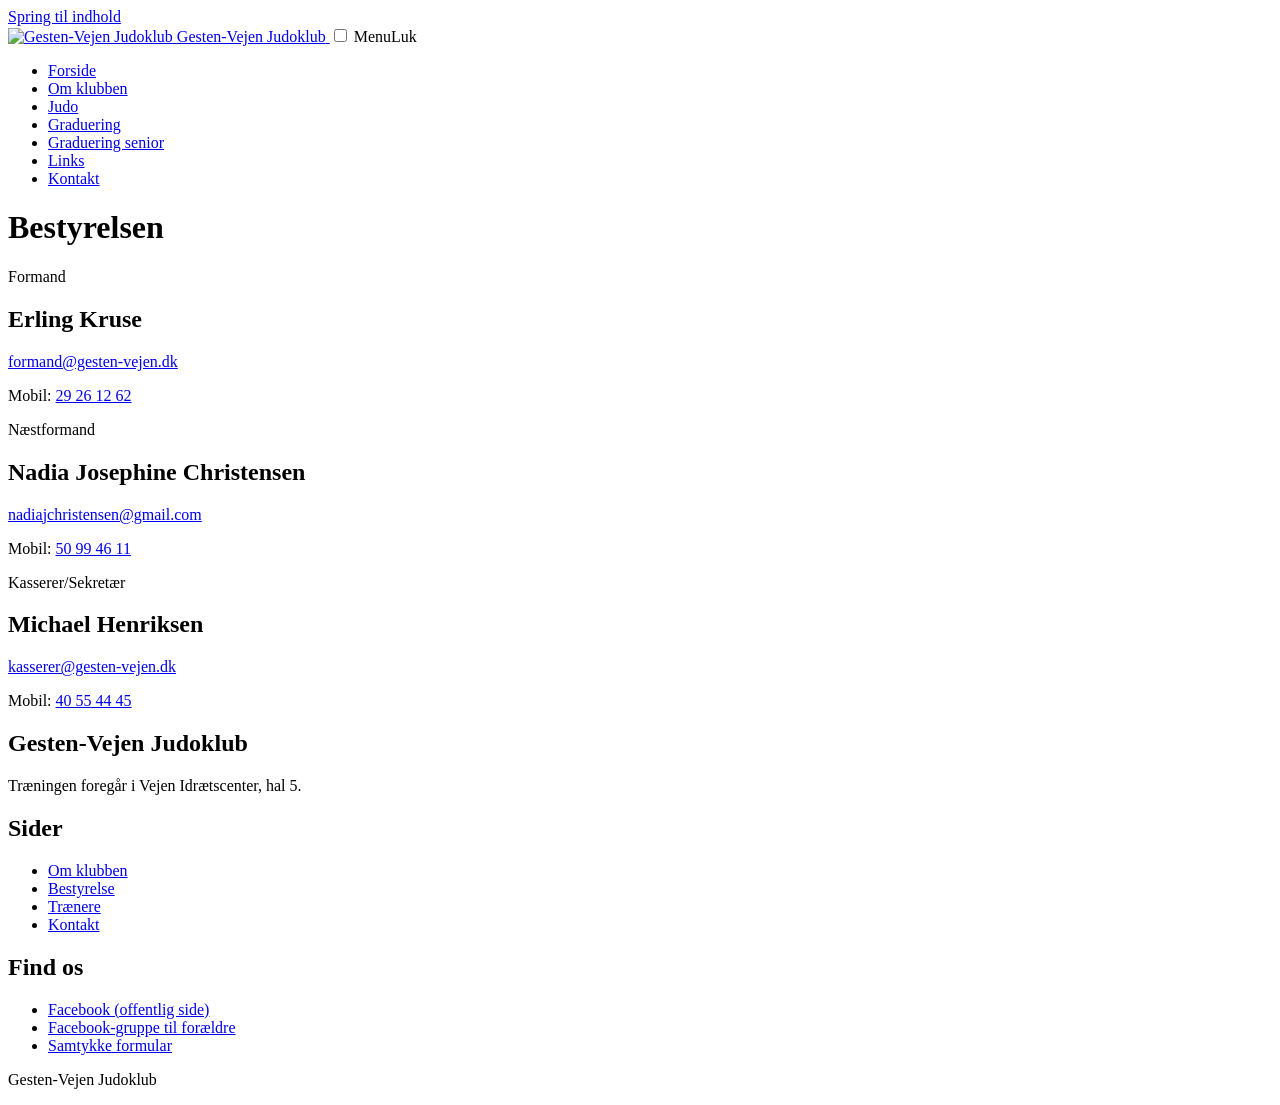
==== bestyrelse.html @ ebacca8b "Add website HTML pages" ====
<!DOCTYPE html>
<html lang="da">
<head>
  <meta charset="utf-8">
  <meta name="viewport" content="width=device-width, initial-scale=1">
  <title>Bestyrelse | Gesten-Vejen Judoklub</title>
  <meta name="description" content="Bestyrelsen i Gesten-Vejen Judoklub: formand, næstformand og kasserer/sekretær.">
  <link rel="icon" href="img/favicon.ico" sizes="32x32">
  <link rel="icon" href="img/favicon.png" type="image/png">
  <link rel="apple-touch-icon" href="img/apple-touch-icon.png">
  <link rel="stylesheet" href="css/style.css">
</head>
<body>
  <a class="skip-link" href="#indhold">Spring til indhold</a>
  <header class="site-header">
    <div class="header-inner">
      <a class="brand" href="index.html">
        <img src="img/logo.png" width="130" height="130" alt="Gesten-Vejen Judoklub">
        <span class="brand-text">
          <span class="brand-name">Gesten-Vejen</span>
          <span class="brand-sub">Judoklub</span>
        </span>
      </a>
      <input type="checkbox" id="nav-toggle" class="nav-toggle">
      <label class="nav-button" for="nav-toggle"><span class="nav-open">Menu</span><span class="nav-close">Luk</span></label>
      <nav class="site-nav" aria-label="Hovedmenu">
        <ul>
          
          <li><a href="index.html">Forside</a></li>
          <li><a href="om-klubben.html">Om klubben</a></li>
          <li><a href="judo.html">Judo</a></li>
          <li><a href="graduering.html">Graduering</a></li>
          <li><a href="graduering-senior.html">Graduering senior</a></li>
          <li><a href="links.html">Links</a></li>
          <li><a href="kontakt.html">Kontakt</a></li>
        
        </ul>
      </nav>
    </div>
  </header>
  <main id="indhold">
    <div class="page-head">
      <div class="wrap">
        <h1>Bestyrelsen</h1>
      </div>
    </div>
    <div class="site-main">
    <div class="wrap">
      <div class="people">
        <article class="person">
          <p class="role">Formand</p>
          <h2 class="name">Erling Kruse</h2>
          <p><a href="mailto:formand@gesten-vejen.dk">formand@gesten-vejen.dk</a></p>
          <p>Mobil: <a href="tel:+4529261262">29 26 12 62</a></p>
        </article>
        <article class="person">
          <p class="role">Næstformand</p>
          <h2 class="name">Nadia Josephine Christensen</h2>
          <p><a href="mailto:nadiajchristensen@gmail.com">nadiajchristensen@gmail.com</a></p>
          <p>Mobil: <a href="tel:+4550994611">50 99 46 11</a></p>
        </article>
        <article class="person">
          <p class="role">Kasserer/Sekretær</p>
          <h2 class="name">Michael Henriksen</h2>
          <p><a href="mailto:kasserer@gesten-vejen.dk">kasserer@gesten-vejen.dk</a></p>
          <p>Mobil: <a href="tel:+4540554445">40 55 44 45</a></p>
        </article>
      </div>

    </div>
    </div>
  </main>
  <footer class="site-footer">
    <div class="wrap">
      <div class="footer-grid">
        <div>
          <h2>Gesten-Vejen Judoklub</h2>
          <p>Træningen foregår i Vejen Idrætscenter, hal 5.</p>
        </div>
        <div>
          <h2>Sider</h2>
          <ul>
            <li><a href="om-klubben.html">Om klubben</a></li>
            <li><a href="bestyrelse.html">Bestyrelse</a></li>
            <li><a href="traenere.html">Trænere</a></li>
            <li><a href="kontakt.html">Kontakt</a></li>
          </ul>
        </div>
        <div>
          <h2>Find os</h2>
          <ul>
            <li><a href="https://www.facebook.com/GestenVejen/">Facebook (offentlig side)</a></li>
            <li><a href="https://www.facebook.com/groups/1879137695692778">Facebook-gruppe til forældre</a></li>
            <li><a href="https://docs.google.com/forms/d/e/1FAIpQLScfp7HUJa1pQBzSt7RUPwWTZTJab6dxCkrOlCCXXaspszg4RQ/viewform?usp=sharing&amp;ouid=102798556822997077446">Samtykke formular</a></li>
          </ul>
        </div>
      </div>
      <p class="footer-copy">Gesten-Vejen Judoklub</p>
    </div>
  </footer>
</body>
</html>
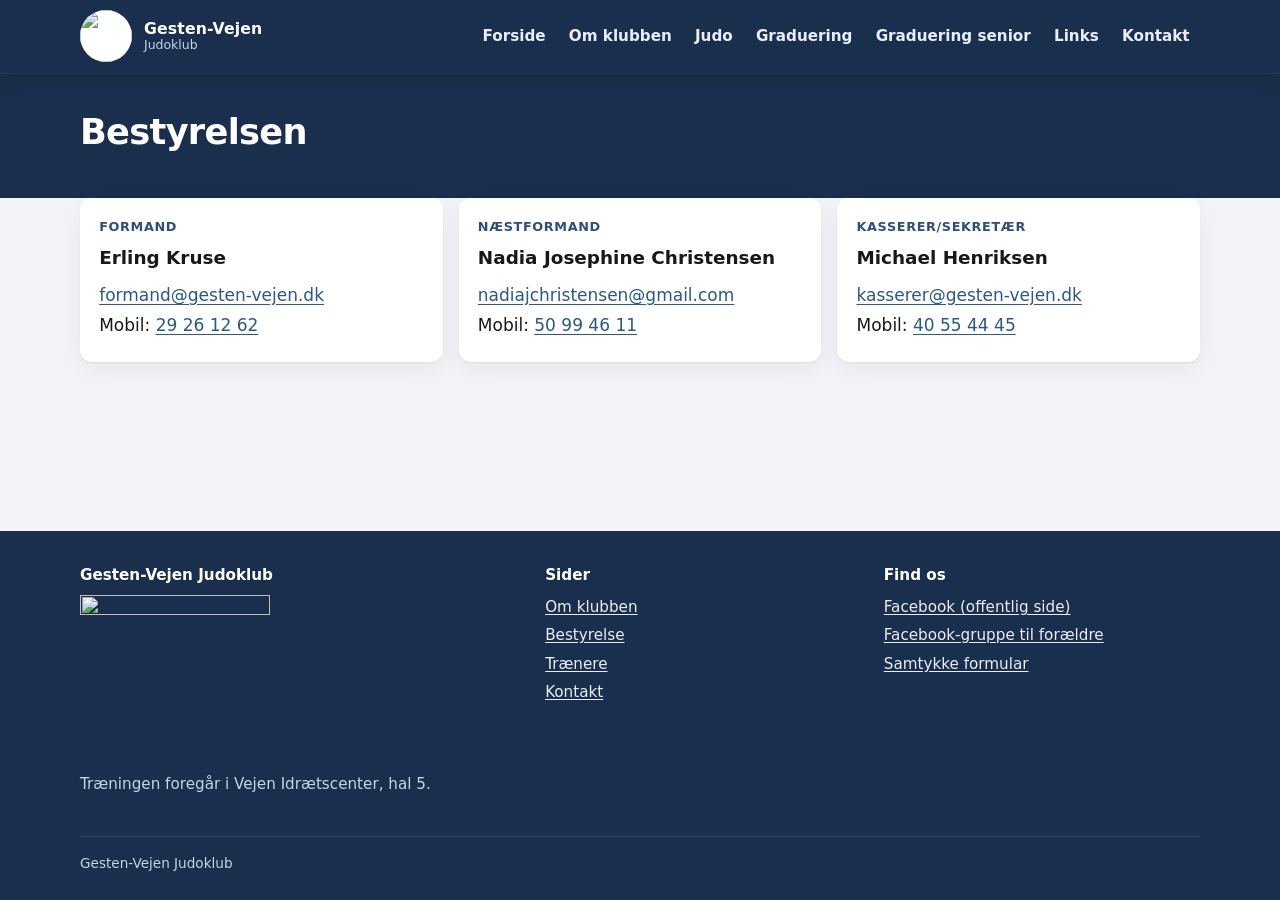
==== commit 3e57d20a: "Redesign med nyt logo - sider" ====
--- a/bestyrelse.html
+++ b/bestyrelse.html
@@ -5,9 +5,11 @@
   <meta name="viewport" content="width=device-width, initial-scale=1">
   <title>Bestyrelse | Gesten-Vejen Judoklub</title>
   <meta name="description" content="Bestyrelsen i Gesten-Vejen Judoklub: formand, næstformand og kasserer/sekretær.">
+  <meta name="theme-color" content="#0f1c2e">
   <link rel="icon" href="img/favicon.ico" sizes="32x32">
-  <link rel="icon" href="img/favicon.png" type="image/png">
+  <link rel="icon" href="img/favicon.svg" type="image/svg+xml">
   <link rel="apple-touch-icon" href="img/apple-touch-icon.png">
+  <link rel="preload" href="fonts/montserrat-var.woff2" as="font" type="font/woff2" crossorigin>
   <link rel="stylesheet" href="css/style.css">
 </head>
 <body>
@@ -15,7 +17,7 @@
   <header class="site-header">
     <div class="header-inner">
       <a class="brand" href="index.html">
-        <img src="img/logo.png" width="130" height="130" alt="Gesten-Vejen Judoklub">
+        <img src="img/logo.svg" width="43" height="55" alt="">
         <span class="brand-text">
           <span class="brand-name">Gesten-Vejen</span>
           <span class="brand-sub">Judoklub</span>
@@ -25,7 +27,6 @@
       <label class="nav-button" for="nav-toggle"><span class="nav-open">Menu</span><span class="nav-close">Luk</span></label>
       <nav class="site-nav" aria-label="Hovedmenu">
         <ul>
-          
           <li><a href="index.html">Forside</a></li>
           <li><a href="om-klubben.html">Om klubben</a></li>
           <li><a href="judo.html">Judo</a></li>
@@ -33,7 +34,6 @@
           <li><a href="graduering-senior.html">Graduering senior</a></li>
           <li><a href="links.html">Links</a></li>
           <li><a href="kontakt.html">Kontakt</a></li>
-        
         </ul>
       </nav>
     </div>
@@ -73,8 +73,9 @@
   <footer class="site-footer">
     <div class="wrap">
       <div class="footer-grid">
-        <div>
-          <h2>Gesten-Vejen Judoklub</h2>
+        <div class="footer-brand">
+          <h2 class="visually-hidden">Gesten-Vejen Judoklub</h2>
+          <img src="img/logo-fuld-hvid.svg" width="190" height="162" alt="">
           <p>Træningen foregår i Vejen Idrætscenter, hal 5.</p>
         </div>
         <div>
--- a/css/style.css
+++ b/css/style.css
@@ -0,0 +1,1035 @@
+/* Gesten-Vejen Judoklub */
+:root {
+  --ink: #16181c;
+  --muted: #4a4f57;
+  --line: #d5d8de;
+  --bg: #f3f4f7;
+  --paper: #fff;
+  --brand: #5780bf;
+  --brand-dark: #2c4f7c;
+  --brand-deep: #1a2f4d;
+  --link: #2a5790;
+  --link-hover: #16375f;
+  --focus: #c47a12;
+  --max: 70rem;
+  --text: 38rem;
+  --font: "Segoe UI", system-ui, -apple-system, "Helvetica Neue", Arial, sans-serif;
+  --radius: 0.75rem;
+  --shadow: 0 1px 2px rgba(22, 24, 28, 0.06), 0 8px 24px rgba(22, 24, 28, 0.06);
+}
+
+*,
+*::before,
+*::after {
+  box-sizing: border-box;
+}
+
+html {
+  scroll-behavior: smooth;
+}
+
+html:focus-within {
+  scroll-behavior: smooth;
+}
+
+@media (prefers-reduced-motion: reduce) {
+  html { scroll-behavior: auto; }
+  *, *::before, *::after {
+    animation-duration: 0.01ms !important;
+    animation-iteration-count: 1 !important;
+    transition-duration: 0.01ms !important;
+    scroll-behavior: auto !important;
+  }
+}
+
+body {
+  margin: 0;
+  font-family: var(--font);
+  font-size: 1.0625rem;
+  line-height: 1.6;
+  color: var(--ink);
+  background: var(--bg);
+  min-height: 100vh;
+  display: flex;
+  flex-direction: column;
+}
+
+img {
+  max-width: 100%;
+  height: auto;
+  border: 0;
+}
+
+a {
+  color: var(--link);
+  text-underline-offset: 0.15em;
+}
+
+a:hover {
+  color: var(--link-hover);
+}
+
+a:focus-visible,
+button:focus-visible,
+.nav-toggle:focus-visible + .nav-button,
+summary:focus-visible {
+  outline: 3px solid var(--focus);
+  outline-offset: 3px;
+}
+
+.skip-link {
+  position: absolute;
+  left: 1rem;
+  top: -4rem;
+  z-index: 200;
+  background: var(--paper);
+  color: var(--ink);
+  padding: 0.6rem 1rem;
+  font-weight: 600;
+  border-radius: 0 0 0.4rem 0.4rem;
+}
+
+.skip-link:focus {
+  top: 0;
+}
+
+.wrap {
+  width: min(var(--max), calc(100% - 2rem));
+  margin-inline: auto;
+}
+
+/* Header */
+.site-header {
+  background: var(--brand-deep);
+  color: #fff;
+  position: sticky;
+  top: 0;
+  z-index: 50;
+  box-shadow: 0 1px 0 rgba(255, 255, 255, 0.06), 0 4px 16px rgba(0, 0, 0, 0.18);
+}
+
+.header-inner {
+  display: flex;
+  align-items: center;
+  justify-content: space-between;
+  gap: 1rem;
+  padding: 0.65rem 0;
+  width: min(var(--max), calc(100% - 2rem));
+  margin-inline: auto;
+}
+
+.brand {
+  display: flex;
+  align-items: center;
+  gap: 0.75rem;
+  color: #fff;
+  text-decoration: none;
+  min-width: 0;
+}
+
+.brand:hover {
+  color: #fff;
+}
+
+.brand img {
+  width: 3.25rem;
+  height: 3.25rem;
+  flex-shrink: 0;
+  background: #fff;
+  border-radius: 50%;
+}
+
+.brand-text {
+  display: flex;
+  flex-direction: column;
+  line-height: 1.2;
+  min-width: 0;
+}
+
+.brand-name {
+  font-weight: 700;
+  font-size: 0.98rem;
+  letter-spacing: 0.01em;
+}
+
+.brand-sub {
+  font-size: 0.78rem;
+  color: #c5d4ea;
+  font-weight: 500;
+}
+
+.nav-toggle {
+  position: absolute;
+  opacity: 0;
+  pointer-events: none;
+}
+
+.nav-button {
+  display: inline-flex;
+  align-items: center;
+  justify-content: center;
+  gap: 0.4rem;
+  background: transparent;
+  color: #fff;
+  border: 1px solid rgba(255, 255, 255, 0.35);
+  border-radius: 0.4rem;
+  padding: 0.45rem 0.7rem;
+  font: inherit;
+  font-size: 0.95rem;
+  font-weight: 600;
+  cursor: pointer;
+}
+
+.nav-button:hover {
+  background: rgba(255, 255, 255, 0.08);
+}
+
+.nav-button .nav-close {
+  display: none;
+}
+
+.nav-toggle:checked + .nav-button .nav-open {
+  display: none;
+}
+
+.nav-toggle:checked + .nav-button .nav-close {
+  display: inline;
+}
+
+.site-nav ul {
+  list-style: none;
+  margin: 0;
+  padding: 0;
+}
+
+.site-nav a {
+  color: #e8eef6;
+  text-decoration: none;
+  font-weight: 600;
+  font-size: 0.95rem;
+}
+
+.site-nav a:hover {
+  color: #fff;
+}
+
+.site-nav a[aria-current="page"] {
+  color: #fff;
+}
+
+@media (max-width: 1099px) {
+  .site-nav {
+    position: absolute;
+    left: 0;
+    right: 0;
+    top: 100%;
+    background: #14263e;
+    border-top: 1px solid rgba(255, 255, 255, 0.08);
+    max-height: 0;
+    overflow: hidden;
+    visibility: hidden;
+  }
+
+  .nav-toggle:checked ~ .site-nav {
+    max-height: 28rem;
+    visibility: visible;
+  }
+
+  .site-nav ul {
+    padding: 0.5rem 1rem 1rem;
+  }
+
+  .site-nav li + li {
+    border-top: 1px solid rgba(255, 255, 255, 0.08);
+  }
+
+  .site-nav a {
+    display: block;
+    padding: 0.85rem 0.25rem;
+  }
+
+  .site-nav a[aria-current="page"] {
+    box-shadow: inset 3px 0 0 var(--brand);
+    padding-left: 0.65rem;
+  }
+}
+
+@media (min-width: 1100px) {
+  .nav-button {
+    display: none;
+  }
+
+  .site-nav ul {
+    display: flex;
+    flex-wrap: wrap;
+    gap: 0.15rem;
+  }
+
+  .site-nav a {
+    display: block;
+    padding: 0.45rem 0.65rem;
+    border-radius: 0.4rem;
+  }
+
+  .site-nav a:hover {
+    background: rgba(255, 255, 255, 0.08);
+  }
+
+  .site-nav a[aria-current="page"] {
+    background: rgba(255, 255, 255, 0.12);
+  }
+}
+
+/* Main */
+main#indhold {
+  flex: 1;
+  display: flex;
+  flex-direction: column;
+}
+
+.site-main {
+  flex: 1;
+  padding-bottom: 3rem;
+}
+
+.mt {
+  margin-top: 1.5rem;
+}
+
+.mt-lg {
+  margin-top: 2.25rem;
+}
+
+.hero {
+  background:
+    linear-gradient(180deg, var(--brand-deep) 0%, #243e63 100%);
+  color: #fff;
+  padding: 2.2rem 0 2.6rem;
+}
+
+.hero h1 {
+  margin: 0 0 0.75rem;
+  font-size: clamp(1.7rem, 3vw + 1rem, 2.5rem);
+  line-height: 1.15;
+  font-weight: 700;
+  letter-spacing: -0.02em;
+}
+
+.hero p {
+  margin: 0 0 0.7rem;
+  font-size: 1.12rem;
+  max-width: 38rem;
+  color: #dbe4f0;
+}
+
+.hero p:last-child {
+  margin-bottom: 0;
+}
+
+.page-head {
+  background: var(--brand-deep);
+  color: #fff;
+  padding: 1.6rem 0 1.8rem;
+}
+
+.page-head h1 {
+  margin: 0;
+  font-size: clamp(1.6rem, 2.4vw + 1rem, 2.2rem);
+  letter-spacing: -0.02em;
+  line-height: 1.2;
+}
+
+.page-head p {
+  margin: 0.5rem 0 0;
+  color: #c5d4ea;
+  max-width: 40rem;
+}
+
+section {
+  margin-top: 2.25rem;
+}
+
+.content h2,
+.panel h2,
+section h2 {
+  margin: 0 0 0.85rem;
+  font-size: 1.35rem;
+  letter-spacing: -0.015em;
+  line-height: 1.25;
+}
+
+.content h3 {
+  margin: 1.4rem 0 0.4rem;
+  font-size: 1.08rem;
+}
+
+.content p,
+.prose p {
+  margin: 0 0 0.9rem;
+}
+
+.content p:last-child,
+.prose p:last-child {
+  margin-bottom: 0;
+}
+
+.prose {
+  max-width: var(--text);
+}
+
+.panel {
+  background: var(--paper);
+  border-radius: var(--radius);
+  box-shadow: var(--shadow);
+  padding: 1.35rem 1.35rem 1.5rem;
+  margin-top: 1.5rem;
+}
+
+.panel.content {
+  max-width: 50rem;
+  margin-inline: auto;
+}
+
+.panel-list {
+  display: grid;
+  gap: 1.25rem;
+}
+
+@media (min-width: 800px) {
+  .hero,
+  .page-head {
+    padding-top: 2.4rem;
+    padding-bottom: 2.8rem;
+  }
+
+  .split {
+    display: grid;
+    grid-template-columns: 1fr 1fr;
+    gap: 1.25rem;
+    align-items: start;
+  }
+
+  .split-wide {
+    grid-template-columns: 1.15fr 0.85fr;
+  }
+}
+
+/* Training table */
+.schedule {
+  width: 100%;
+  border-collapse: collapse;
+  font-size: 1rem;
+}
+
+.schedule th,
+.schedule td {
+  text-align: left;
+  padding: 0.75rem 0.6rem;
+  vertical-align: top;
+  border-bottom: 1px solid var(--line);
+}
+
+.schedule th {
+  font-weight: 700;
+  font-size: 0.82rem;
+  text-transform: uppercase;
+  letter-spacing: 0.04em;
+  color: var(--muted);
+  border-bottom: 2px solid var(--brand-dark);
+}
+
+.schedule tr:last-child td {
+  border-bottom: 0;
+}
+
+@media (max-width: 560px) {
+  .schedule,
+  .schedule thead,
+  .schedule tbody,
+  .schedule tr,
+  .schedule th,
+  .schedule td {
+    display: block;
+  }
+
+  .schedule thead {
+    position: absolute;
+    width: 1px;
+    height: 1px;
+    overflow: hidden;
+    clip: rect(0 0 0 0);
+  }
+
+  .schedule tr {
+    padding: 0.7rem 0;
+    border-bottom: 1px solid var(--line);
+  }
+
+  .schedule tr:last-child {
+    border-bottom: 0;
+  }
+
+  .schedule td {
+    padding: 0.15rem 0;
+    border: 0;
+  }
+
+  .schedule td:first-child {
+    font-weight: 700;
+  }
+}
+
+/* Holds / goals lists */
+.goal-list,
+.hold-list {
+  list-style: none;
+  margin: 0;
+  padding: 0;
+}
+
+.goal-list li,
+.hold-list li {
+  display: grid;
+  grid-template-columns: 2.4rem 1fr;
+  gap: 0.6rem;
+  padding: 0.7rem 0;
+  border-bottom: 1px solid var(--line);
+}
+
+.goal-list li:last-child,
+.hold-list li:last-child {
+  border-bottom: 0;
+}
+
+.goal-list .num,
+.hold-list .num {
+  font-weight: 700;
+  color: var(--brand-dark);
+}
+
+/* People */
+.people {
+  display: grid;
+  gap: 1rem;
+}
+
+@media (min-width: 700px) {
+  .people {
+    grid-template-columns: repeat(3, 1fr);
+  }
+
+  .people-2 {
+    grid-template-columns: repeat(2, 1fr);
+  }
+}
+
+.person {
+  background: var(--paper);
+  border-radius: var(--radius);
+  box-shadow: var(--shadow);
+  padding: 1.15rem 1.2rem 1.25rem;
+}
+
+.person .role {
+  margin: 0 0 0.35rem;
+  font-size: 0.8rem;
+  font-weight: 700;
+  text-transform: uppercase;
+  letter-spacing: 0.05em;
+  color: var(--brand-dark);
+}
+
+.person h2,
+.person .name {
+  margin: 0 0 0.6rem;
+  font-size: 1.15rem;
+}
+
+.person p {
+  margin: 0.2rem 0;
+}
+
+.person a {
+  overflow-wrap: anywhere;
+}
+
+/* Links page */
+.club-cols {
+  display: grid;
+  gap: 1.5rem;
+}
+
+@media (min-width: 720px) {
+  .club-cols {
+    grid-template-columns: repeat(3, 1fr);
+  }
+}
+
+.club-cols h2 {
+  margin: 0 0 0.6rem;
+  padding-bottom: 0.4rem;
+  border-bottom: 2px solid var(--brand-dark);
+  font-size: 1.1rem;
+}
+
+.club-cols ul {
+  list-style: none;
+  margin: 0;
+  padding: 0;
+}
+
+.club-cols li {
+  border-bottom: 1px solid var(--line);
+}
+
+.club-cols a {
+  display: block;
+  padding: 0.5rem 0;
+  text-decoration: none;
+  font-weight: 600;
+}
+
+.club-cols a:hover {
+  text-decoration: underline;
+}
+
+.doc-links {
+  display: grid;
+  gap: 0.75rem;
+}
+
+@media (min-width: 600px) {
+  .doc-links {
+    grid-template-columns: 1fr 1fr;
+  }
+}
+
+.doc-links a {
+  display: block;
+  background: var(--paper);
+  border-radius: var(--radius);
+  box-shadow: var(--shadow);
+  padding: 1rem 1.15rem;
+  text-decoration: none;
+  font-weight: 700;
+  color: var(--ink);
+}
+
+.doc-links a:hover {
+  color: var(--link);
+}
+
+.doc-links a span {
+  display: block;
+  margin-top: 0.2rem;
+  font-weight: 400;
+  color: var(--muted);
+  font-size: 0.92rem;
+}
+
+/* Buttons / actions */
+.actions {
+  display: flex;
+  flex-wrap: wrap;
+  gap: 0.65rem;
+  margin-top: 1.1rem;
+}
+
+.btn {
+  display: inline-block;
+  background: var(--brand-dark);
+  color: #fff;
+  text-decoration: none;
+  font-weight: 700;
+  padding: 0.65rem 1.05rem;
+  border-radius: 0.45rem;
+}
+
+.btn:hover {
+  background: var(--brand-deep);
+  color: #fff;
+}
+
+.btn-ghost {
+  background: transparent;
+  color: #fff;
+  box-shadow: inset 0 0 0 1.5px rgba(255, 255, 255, 0.55);
+}
+
+.btn-ghost:hover {
+  background: rgba(255, 255, 255, 0.1);
+  color: #fff;
+}
+
+.btn-light {
+  background: var(--paper);
+  color: var(--brand-dark);
+  box-shadow: var(--shadow);
+}
+
+.btn-light:hover {
+  color: var(--link-hover);
+}
+
+/* Gallery */
+.gallery {
+  display: grid;
+  grid-template-columns: repeat(2, 1fr);
+  gap: 0.5rem;
+  margin: 0;
+  padding: 0;
+  list-style: none;
+}
+
+@media (min-width: 640px) {
+  .gallery {
+    grid-template-columns: repeat(4, 1fr);
+    gap: 0.65rem;
+  }
+}
+
+.gallery a {
+  display: block;
+  background: #111;
+  border-radius: 0.4rem;
+  overflow: hidden;
+  aspect-ratio: 263 / 197;
+}
+
+.gallery img {
+  width: 100%;
+  height: 100%;
+  object-fit: cover;
+  vertical-align: middle;
+}
+
+.lightbox {
+  display: none;
+  position: fixed;
+  inset: 0;
+  z-index: 80;
+  background: rgba(10, 14, 20, 0.92);
+  padding: 1.25rem;
+  align-items: center;
+  justify-content: center;
+  flex-direction: column;
+  gap: 0.75rem;
+}
+
+.lightbox:target {
+  display: flex;
+}
+
+.lightbox img {
+  max-height: min(80vh, 32rem);
+  width: auto;
+  max-width: min(100%, 32rem);
+  border-radius: 0.3rem;
+}
+
+.lightbox .close {
+  color: #fff;
+  font-weight: 700;
+  text-decoration: none;
+}
+
+.lightbox .close:hover {
+  color: #fff;
+  text-decoration: underline;
+}
+
+/* Portrait */
+.portrait {
+  float: right;
+  width: 7.5rem;
+  margin: 0 0 1rem 1rem;
+  background: #eee;
+  padding: 0.3rem;
+  border-radius: 0.25rem;
+}
+
+.portrait img {
+  display: block;
+  width: 100%;
+}
+
+.portrait figcaption {
+  margin-top: 0.3rem;
+  font-size: 0.82rem;
+  font-weight: 700;
+  text-align: center;
+}
+
+@media (max-width: 480px) {
+  .portrait {
+    float: none;
+    margin: 0 auto 1rem;
+  }
+}
+
+/* Systems */
+.systems {
+  display: grid;
+  gap: 0.85rem;
+  margin: 1rem 0;
+}
+
+@media (min-width: 700px) {
+  .systems {
+    grid-template-columns: repeat(3, 1fr);
+  }
+}
+
+.systems article {
+  background: var(--bg);
+  border-radius: 0.6rem;
+  padding: 0.95rem 1rem;
+}
+
+.systems h3 {
+  margin: 0 0 0.35rem;
+  font-size: 1rem;
+  letter-spacing: 0.04em;
+}
+
+.systems p {
+  margin: 0;
+  font-size: 0.98rem;
+}
+
+.note {
+  margin-top: 1rem;
+  padding: 0.85rem 1rem;
+  background: #eef3f9;
+  border-left: 3px solid var(--brand-dark);
+  border-radius: 0 0.4rem 0.4rem 0;
+}
+
+/* Footer */
+.site-footer {
+  background: var(--brand-deep);
+  color: #c5d4ea;
+  padding: 2rem 0 1.6rem;
+  margin-top: auto;
+  font-size: 0.95rem;
+}
+
+.site-footer a {
+  color: #e8eef6;
+}
+
+.site-footer a:hover {
+  color: #fff;
+}
+
+.footer-grid {
+  display: grid;
+  gap: 1.4rem;
+}
+
+@media (min-width: 700px) {
+  .footer-grid {
+    grid-template-columns: 1.4fr 1fr 1fr;
+  }
+}
+
+.site-footer h2 {
+  margin: 0 0 0.45rem;
+  color: #fff;
+  font-size: 0.95rem;
+}
+
+.site-footer ul {
+  list-style: none;
+  margin: 0;
+  padding: 0;
+}
+
+.site-footer li + li {
+  margin-top: 0.25rem;
+}
+
+.footer-copy {
+  margin: 1.5rem 0 0;
+  padding-top: 1rem;
+  border-top: 1px solid rgba(255, 255, 255, 0.12);
+  font-size: 0.85rem;
+}
+
+/* Misc */
+.lead {
+  font-size: 1.12rem;
+}
+
+.kicker {
+  font-size: 0.8rem;
+  font-weight: 700;
+  letter-spacing: 0.06em;
+  text-transform: uppercase;
+  color: var(--brand-dark);
+  margin: 0 0 0.35rem;
+}
+
+.contact-stack {
+  display: grid;
+  gap: 1rem;
+}
+
+.contact-stack .panel {
+  margin-top: 0;
+}
+
+@media (min-width: 800px) {
+  .contact-stack {
+    grid-template-columns: 1fr 1fr;
+  }
+}
+
+@media print {
+  .site-header,
+  .site-footer,
+  .nav-button,
+  .actions,
+  .skip-link {
+    /* keep header brand for context, but not sticky */
+  }
+
+  .site-header {
+    position: static;
+    box-shadow: none;
+  }
+
+  .site-main {
+    padding: 0;
+  }
+
+  .panel,
+  .person,
+  .doc-links a {
+    box-shadow: none;
+    border: 1px solid #ccc;
+  }
+
+  a[href^="http"]::after {
+    content: " (" attr(href) ")";
+    font-size: 0.85em;
+    font-weight: 400;
+  }
+}
+
+.belt-index {
+  list-style: none;
+  padding: 0;
+  display: flex;
+  flex-wrap: wrap;
+  gap: 0.5rem 1.25rem;
+}
+.belt-dot {
+  display: inline-block;
+  width: 0.9rem;
+  height: 0.9rem;
+  border-radius: 50%;
+  margin-right: 0.45rem;
+  vertical-align: -0.1rem;
+  box-shadow: inset 0 0 0 1px rgb(0 0 0 / 0.15);
+}
+.belt {
+  max-width: 50rem;
+  margin-inline: auto;
+  margin-top: 1.5rem;
+  border-top: 0.5rem solid var(--belt);
+}
+.belt-time {
+  font-weight: 600;
+  margin-top: 0;
+}
+.belt-note {
+  font-style: italic;
+}
+.belt-grid {
+  display: grid;
+  gap: 0 2rem;
+}
+.belt-grid h3 {
+  margin-bottom: 0.4rem;
+}
+.belt-grid ul {
+  margin-top: 0;
+  padding-left: 1.2rem;
+}
+@media (min-width: 760px) {
+  .belt-grid {
+    grid-template-columns: 1fr 1fr;
+  }
+}
+.source {
+  max-width: 50rem;
+  margin-inline: auto;
+  margin-top: 1.5rem;
+  font-size: 0.9rem;
+  opacity: 0.8;
+}
+
+.tech-list {
+  list-style: none;
+  padding: 0;
+  margin: 0 0 0.25rem;
+  display: grid;
+  gap: 0.85rem;
+}
+
+.tech-list figure {
+  margin: 0;
+  background: #fafbfc;
+  border: 1px solid var(--line);
+  border-radius: var(--radius);
+  padding: 0.55rem 0.55rem 0.5rem;
+}
+
+.tech-list img {
+  display: block;
+  width: auto;
+  max-width: 100%;
+  height: auto;
+  max-height: 14rem;
+  margin-inline: auto;
+  background: #fff;
+  border-radius: 0.4rem;
+}
+
+.tech-list figcaption {
+  margin-top: 0.4rem;
+  font-size: 0.95rem;
+  line-height: 1.4;
+}
+
+.tech-list figcaption span {
+  display: block;
+}
+
+.tech-plain {
+  margin: 0.4rem 0 0;
+  padding-left: 1.2rem;
+}
+
+.belt-grid .span-full {
+  grid-column: 1 / -1;
+}
+
+@media (min-width: 760px) {
+  .tech-list-wide {
+    grid-template-columns: 1fr 1fr;
+  }
+}
+
+.pensum-switch {
+  margin: 0 0 1rem;
+}
+
+.belt {
+  max-width: 54rem;
+}
+
+.source {
+  max-width: 54rem;
+}
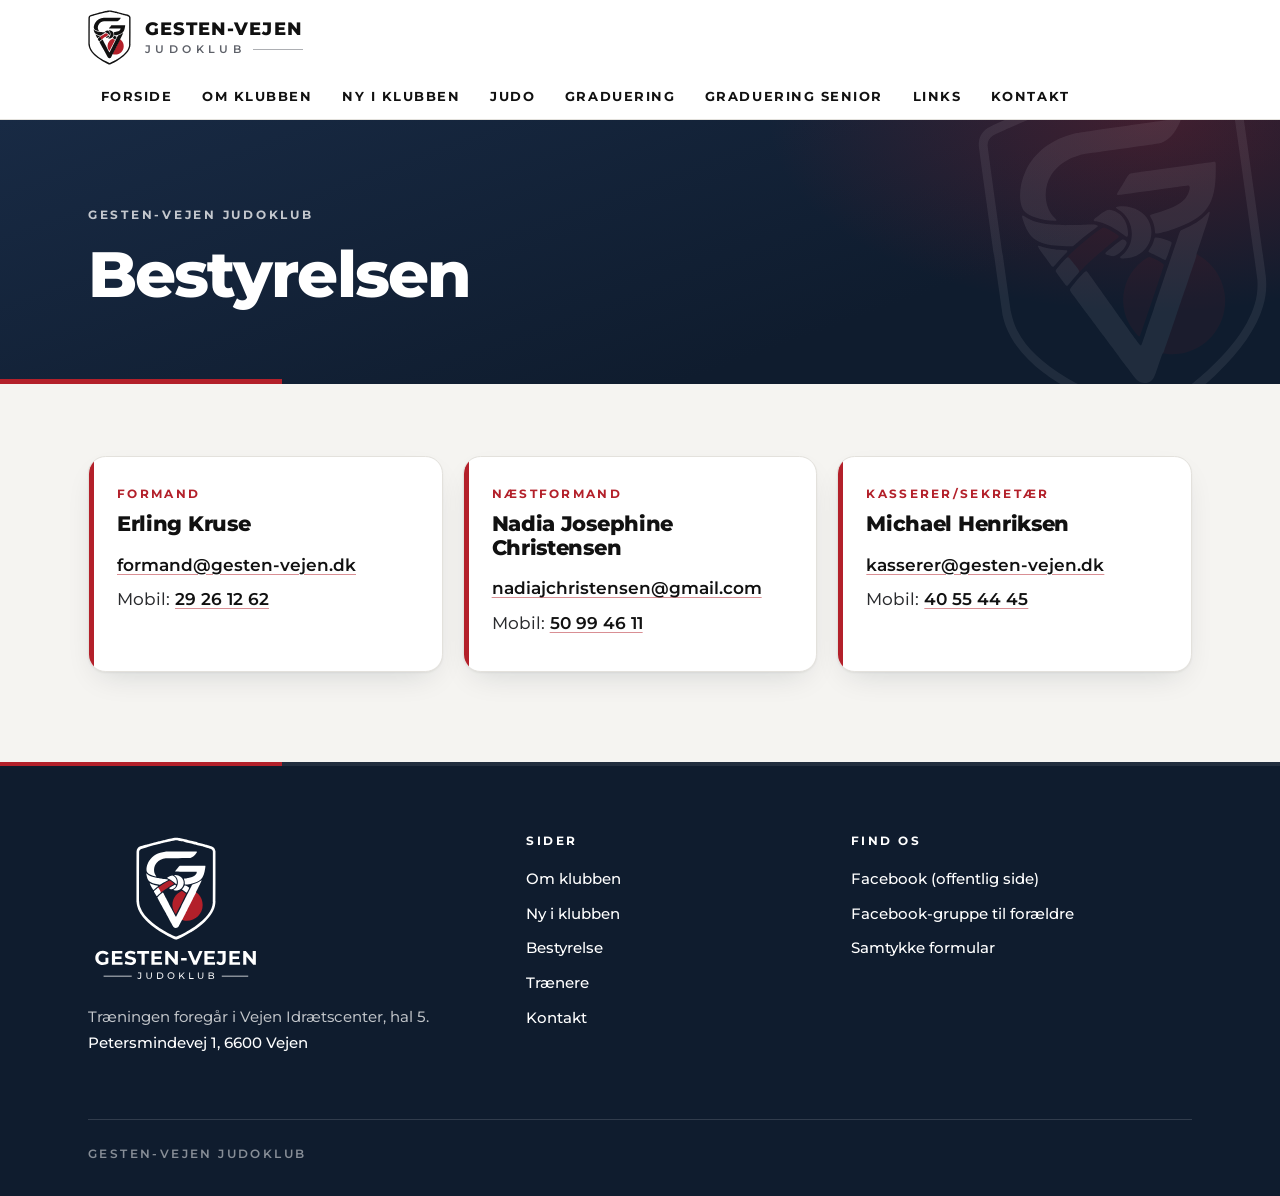
==== commit 2cfebcf1: "Ny i klubben, adresse og skarpe fotos" ====
--- a/bestyrelse.html
+++ b/bestyrelse.html
@@ -29,6 +29,7 @@
         <ul>
           <li><a href="index.html">Forside</a></li>
           <li><a href="om-klubben.html">Om klubben</a></li>
+          <li><a href="ny-i-klubben.html">Ny i klubben</a></li>
           <li><a href="judo.html">Judo</a></li>
           <li><a href="graduering.html">Graduering</a></li>
           <li><a href="graduering-senior.html">Graduering senior</a></li>
@@ -76,12 +77,14 @@
         <div class="footer-brand">
           <h2 class="visually-hidden">Gesten-Vejen Judoklub</h2>
           <img src="img/logo-fuld-hvid.svg" width="190" height="162" alt="">
-          <p>Træningen foregår i Vejen Idrætscenter, hal 5.</p>
+          <p>Træningen foregår i Vejen Idrætscenter, hal 5.<br>
+          <a href="https://www.google.com/maps/search/?api=1&amp;query=Petersmindevej+1%2C+6600+Vejen">Petersmindevej 1, 6600 Vejen</a></p>
         </div>
         <div>
           <h2>Sider</h2>
           <ul>
             <li><a href="om-klubben.html">Om klubben</a></li>
+            <li><a href="ny-i-klubben.html">Ny i klubben</a></li>
             <li><a href="bestyrelse.html">Bestyrelse</a></li>
             <li><a href="traenere.html">Trænere</a></li>
             <li><a href="kontakt.html">Kontakt</a></li>
--- a/css/style.css
+++ b/css/style.css
@@ -1,36 +1,41 @@
-/* Gesten-Vejen Judoklub */
+/* Gesten-Vejen Judoklub · v2 (logo B) */
+
+@font-face {
+  font-family: "Montserrat";
+  src: url("../fonts/montserrat-var.woff2") format("woff2");
+  font-weight: 100 900;
+  font-style: normal;
+  font-display: swap;
+}
+
 :root {
-  --ink: #16181c;
-  --muted: #4a4f57;
-  --line: #d5d8de;
-  --bg: #f3f4f7;
-  --paper: #fff;
-  --brand: #5780bf;
-  --brand-dark: #2c4f7c;
-  --brand-deep: #1a2f4d;
-  --link: #2a5790;
-  --link-hover: #16375f;
-  --focus: #c47a12;
-  --max: 70rem;
-  --text: 38rem;
-  --font: "Segoe UI", system-ui, -apple-system, "Helvetica Neue", Arial, sans-serif;
-  --radius: 0.75rem;
-  --shadow: 0 1px 2px rgba(22, 24, 28, 0.06), 0 8px 24px rgba(22, 24, 28, 0.06);
+  --ink: #111111;
+  --ink-soft: #2a2b2e;
+  --muted: #5d6068;
+  --red: #b3202a;
+  --red-dark: #8e1820;
+  --navy: #0f1c2e;
+  --navy-2: #182a44;
+  --paper: #ffffff;
+  --bg: #f5f4f1;
+  --line: #e3e1dc;
+  --line-dark: rgba(255, 255, 255, 0.14);
+  --focus: #b3202a;
+  --max: 74rem;
+  --text: 42rem;
+  --font: "Montserrat", "Segoe UI", system-ui, -apple-system, "Helvetica Neue", Arial, sans-serif;
+  --radius: 1.1rem;
+  --radius-sm: 0.6rem;
+  --shadow: 0 1px 2px rgba(17, 17, 17, 0.05), 0 12px 32px -12px rgba(15, 28, 46, 0.16);
+  --shadow-lg: 0 2px 4px rgba(17, 17, 17, 0.06), 0 28px 60px -24px rgba(15, 28, 46, 0.35);
+  --header-h: 5rem;
 }
 
 *,
 *::before,
-*::after {
-  box-sizing: border-box;
-}
-
-html {
-  scroll-behavior: smooth;
-}
-
-html:focus-within {
-  scroll-behavior: smooth;
-}
+*::after { box-sizing: border-box; }
+
+html { scroll-behavior: smooth; scroll-padding-top: calc(var(--header-h) + 1rem); -webkit-text-size-adjust: 100%; }
 
 @media (prefers-reduced-motion: reduce) {
   html { scroll-behavior: auto; }
@@ -38,7 +43,6 @@
     animation-duration: 0.01ms !important;
     animation-iteration-count: 1 !important;
     transition-duration: 0.01ms !important;
-    scroll-behavior: auto !important;
   }
 }
 
@@ -46,990 +50,797 @@
   margin: 0;
   font-family: var(--font);
   font-size: 1.0625rem;
-  line-height: 1.6;
-  color: var(--ink);
+  font-weight: 450;
+  line-height: 1.7;
+  color: var(--ink-soft);
   background: var(--bg);
   min-height: 100vh;
   display: flex;
   flex-direction: column;
-}
-
-img {
-  max-width: 100%;
-  height: auto;
-  border: 0;
-}
-
-a {
-  color: var(--link);
-  text-underline-offset: 0.15em;
-}
-
-a:hover {
-  color: var(--link-hover);
-}
+  -webkit-font-smoothing: antialiased;
+  text-rendering: optimizeLegibility;
+}
+
+main { flex: 1 0 auto; }
+
+img { max-width: 100%; height: auto; border: 0; }
+
+h1, h2, h3 {
+  color: var(--ink);
+  font-weight: 800;
+  line-height: 1.15;
+  letter-spacing: -0.015em;
+  margin: 0 0 0.6em;
+}
+h1 { font-size: clamp(2.4rem, 5.2vw, 4rem); letter-spacing: -0.03em; }
+h2 { font-size: clamp(1.45rem, 2.4vw, 1.9rem); }
+h3 { font-size: 1.1rem; letter-spacing: -0.005em; }
+p { margin: 0 0 1em; }
+
+a { color: var(--red); text-decoration-thickness: 1px; text-underline-offset: 0.2em; transition: color 0.15s; }
+a:hover { color: var(--red-dark); text-decoration-thickness: 2px; }
 
 a:focus-visible,
-button:focus-visible,
-.nav-toggle:focus-visible + .nav-button,
-summary:focus-visible {
+.nav-toggle:focus-visible + .nav-button {
   outline: 3px solid var(--focus);
   outline-offset: 3px;
+  border-radius: 4px;
+}
+
+.visually-hidden {
+  position: absolute !important;
+  width: 1px; height: 1px;
+  padding: 0; margin: -1px;
+  overflow: hidden; clip: rect(0 0 0 0);
+  white-space: nowrap; border: 0;
 }
 
 .skip-link {
   position: absolute;
-  left: 1rem;
-  top: -4rem;
-  z-index: 200;
-  background: var(--paper);
-  color: var(--ink);
-  padding: 0.6rem 1rem;
-  font-weight: 600;
-  border-radius: 0 0 0.4rem 0.4rem;
-}
-
-.skip-link:focus {
-  top: 0;
-}
+  left: 1rem; top: -4rem;
+  z-index: 100;
+  padding: 0.7rem 1.1rem;
+  background: var(--ink);
+  color: #fff;
+  font-weight: 700;
+  border-radius: var(--radius-sm);
+  text-decoration: none;
+}
+.skip-link:focus { top: 1rem; color: #fff; }
 
 .wrap {
-  width: min(var(--max), calc(100% - 2rem));
-  margin-inline: auto;
-}
-
-/* Header */
+  width: 100%;
+  max-width: var(--max);
+  margin: 0 auto;
+  padding: 0 clamp(1.15rem, 4vw, 2.5rem);
+}
+
+.eyebrow {
+  display: inline-flex;
+  align-items: center;
+  gap: 0.75rem;
+  margin: 0 0 1.1rem;
+  font-size: 0.78rem;
+  font-weight: 700;
+  letter-spacing: 0.22em;
+  text-transform: uppercase;
+  color: var(--red);
+}
+.eyebrow::before {
+  content: "";
+  width: 2.25rem; height: 2px;
+  background: currentColor;
+}
+
+/* ---------- header ---------- */
 .site-header {
-  background: var(--brand-deep);
-  color: #fff;
   position: sticky;
   top: 0;
   z-index: 50;
-  box-shadow: 0 1px 0 rgba(255, 255, 255, 0.06), 0 4px 16px rgba(0, 0, 0, 0.18);
+  background: rgba(255, 255, 255, 0.94);
+  backdrop-filter: saturate(1.4) blur(12px);
+  -webkit-backdrop-filter: saturate(1.4) blur(12px);
+  border-bottom: 1px solid var(--line);
 }
 
 .header-inner {
+  max-width: var(--max);
+  margin: 0 auto;
+  padding: 0 clamp(1.15rem, 4vw, 2.5rem);
+  min-height: var(--header-h);
   display: flex;
   align-items: center;
   justify-content: space-between;
-  gap: 1rem;
-  padding: 0.65rem 0;
-  width: min(var(--max), calc(100% - 2rem));
-  margin-inline: auto;
+  flex-wrap: wrap;
+  gap: 0 1.5rem;
 }
 
 .brand {
+  display: inline-flex;
+  align-items: center;
+  gap: 0.85rem;
+  text-decoration: none;
+  color: var(--ink);
+  padding: 0.6rem 0;
+}
+.brand:hover { color: var(--ink); }
+.brand img { width: 2.7rem; height: auto; display: block; }
+.brand-text { display: flex; flex-direction: column; line-height: 1.05; }
+.brand-name {
+  font-size: 1.12rem;
+  font-weight: 800;
+  letter-spacing: 0.06em;
+  text-transform: uppercase;
+}
+.brand-sub {
   display: flex;
   align-items: center;
-  gap: 0.75rem;
-  color: #fff;
-  text-decoration: none;
-  min-width: 0;
-}
-
-.brand:hover {
-  color: #fff;
-}
-
-.brand img {
-  width: 3.25rem;
-  height: 3.25rem;
-  flex-shrink: 0;
-  background: #fff;
-  border-radius: 50%;
-}
-
-.brand-text {
-  display: flex;
-  flex-direction: column;
-  line-height: 1.2;
-  min-width: 0;
-}
-
-.brand-name {
-  font-weight: 700;
-  font-size: 0.98rem;
-  letter-spacing: 0.01em;
-}
-
-.brand-sub {
-  font-size: 0.78rem;
-  color: #c5d4ea;
-  font-weight: 500;
-}
+  gap: 0.5rem;
+  margin-top: 0.35rem;
+  font-size: 0.66rem;
+  font-weight: 600;
+  letter-spacing: 0.42em;
+  text-transform: uppercase;
+  color: var(--muted);
+}
+.brand-sub::after { content: ""; flex: 1; height: 1px; background: currentColor; opacity: 0.5; }
 
 .nav-toggle {
   position: absolute;
   opacity: 0;
+  width: 1px; height: 1px;
   pointer-events: none;
 }
-
 .nav-button {
   display: inline-flex;
   align-items: center;
-  justify-content: center;
-  gap: 0.4rem;
-  background: transparent;
+  gap: 0.6rem;
+  padding: 0.6rem 1rem;
+  border: 1.5px solid var(--ink);
+  border-radius: 999px;
+  font-size: 0.8rem;
+  font-weight: 700;
+  letter-spacing: 0.14em;
+  text-transform: uppercase;
+  color: var(--ink);
+  cursor: pointer;
+  user-select: none;
+}
+.nav-button::before {
+  content: "";
+  width: 1.05rem; height: 0.7rem;
+  background:
+    linear-gradient(currentColor, currentColor) top / 100% 2px no-repeat,
+    linear-gradient(currentColor, currentColor) center / 100% 2px no-repeat,
+    linear-gradient(currentColor, currentColor) bottom / 100% 2px no-repeat;
+}
+.nav-close { display: none; }
+.nav-toggle:checked + .nav-button { background: var(--ink); color: #fff; }
+.nav-toggle:checked + .nav-button .nav-open { display: none; }
+.nav-toggle:checked + .nav-button .nav-close { display: inline; }
+
+.site-nav ul { list-style: none; margin: 0; padding: 0; }
+.site-nav a {
+  display: block;
+  text-decoration: none;
+  color: var(--ink);
+  font-size: 0.8rem;
+  font-weight: 700;
+  letter-spacing: 0.12em;
+  text-transform: uppercase;
+}
+.site-nav a:hover { color: var(--red); }
+.site-nav a[aria-current="page"] { color: var(--red); }
+
+@media (max-width: 1099px) {
+  .site-nav { display: none; width: 100%; padding: 0.25rem 0 1.25rem; }
+  .nav-toggle:checked ~ .site-nav { display: block; }
+  .site-nav ul { border-top: 1px solid var(--line); }
+  .site-nav li { border-bottom: 1px solid var(--line); }
+  .site-nav a { padding: 1rem 0.25rem; display: flex; justify-content: space-between; }
+  .site-nav a::after { content: "→"; color: var(--red); font-weight: 600; }
+  .site-nav a[aria-current="page"] { box-shadow: inset 3px 0 0 var(--red); padding-left: 0.9rem; }
+}
+
+@media (min-width: 1100px) {
+  .nav-button { display: none; }
+  .site-nav ul { display: flex; gap: 0.25rem; }
+  .site-nav a { position: relative; padding: 0.7rem 0.8rem; }
+  .site-nav a::after {
+    content: "";
+    position: absolute;
+    left: 0.8rem; right: 0.8rem; bottom: 0.3rem;
+    height: 2px;
+    background: var(--red);
+    transform: scaleX(0);
+    transform-origin: left;
+    transition: transform 0.2s ease;
+  }
+  .site-nav a:hover::after,
+  .site-nav a[aria-current="page"]::after { transform: scaleX(1); }
+}
+
+/* ---------- buttons ---------- */
+.actions { display: flex; flex-wrap: wrap; gap: 0.75rem; margin: 1.75rem 0 0; }
+.btn {
+  display: inline-flex;
+  align-items: center;
+  gap: 0.6rem;
+  padding: 0.95rem 1.5rem;
+  border-radius: 999px;
+  background: var(--red);
+  border: 1.5px solid var(--red);
   color: #fff;
-  border: 1px solid rgba(255, 255, 255, 0.35);
-  border-radius: 0.4rem;
-  padding: 0.45rem 0.7rem;
-  font: inherit;
+  font-size: 0.82rem;
+  font-weight: 700;
+  letter-spacing: 0.12em;
+  text-transform: uppercase;
+  text-decoration: none;
+  transition: background 0.18s, color 0.18s, border-color 0.18s, transform 0.18s;
+}
+.btn::after { content: "→"; font-weight: 600; transition: transform 0.18s; }
+.btn:hover { background: var(--red-dark); border-color: var(--red-dark); color: #fff; transform: translateY(-1px); }
+.btn:hover::after { transform: translateX(3px); }
+.btn-ghost { background: transparent; border-color: rgba(255, 255, 255, 0.55); }
+.btn-ghost:hover { background: #fff; border-color: #fff; color: var(--ink); }
+.btn-light { background: var(--ink); border-color: var(--ink); }
+.btn-light:hover { background: var(--navy-2); border-color: var(--navy-2); }
+
+/* ---------- hero (front page) ---------- */
+.hero {
+  position: relative;
+  overflow: hidden;
+  color: #fff;
+  background:
+    radial-gradient(60rem 30rem at 85% 10%, rgba(179, 32, 42, 0.28), transparent 60%),
+    radial-gradient(40rem 30rem at 0% 100%, rgba(255, 255, 255, 0.06), transparent 60%),
+    linear-gradient(160deg, var(--navy-2) 0%, var(--navy) 55%, #0a1220 100%);
+}
+.hero::before {
+  content: "";
+  position: absolute;
+  inset: -2rem;
+  background: url("../img/slider/2.jpg") center 35% / cover no-repeat;
+  filter: blur(14px) grayscale(0.4);
+  opacity: 0.16;
+}
+.hero::after {
+  content: "";
+  position: absolute;
+  left: 0; right: 0; bottom: 0;
+  height: 6px;
+  background: linear-gradient(90deg, var(--red) 0 22%, transparent 22%);
+}
+.hero-inner {
+  position: relative;
+  z-index: 1;
+  display: grid;
+  gap: 3rem;
+  align-items: center;
+  padding-top: clamp(3.5rem, 8vw, 7rem);
+  padding-bottom: clamp(4rem, 9vw, 7.5rem);
+}
+.hero h1 { color: #fff; font-size: clamp(3rem, 8vw, 5.75rem); margin-bottom: 0.35em; }
+.hero .eyebrow { color: #fff; }
+.hero .eyebrow::before { background: var(--red); height: 3px; }
+.hero-lead { font-size: clamp(1.15rem, 1.8vw, 1.4rem); font-weight: 500; line-height: 1.55; max-width: 34rem; color: #fff; }
+.hero-place { color: rgba(255, 255, 255, 0.72); font-weight: 500; }
+.hero-place::before { content: ""; display: inline-block; width: 0.55rem; height: 0.55rem; margin-right: 0.6rem; border-radius: 50%; background: var(--red); vertical-align: 0.08em; }
+
+.hero-media { position: relative; min-height: 22rem; }
+.hero-photo {
+  position: absolute;
+  width: 58%;
+  border-radius: var(--radius);
+  border: 4px solid #fff;
+  box-shadow: 0 30px 60px -20px rgba(0, 0, 0, 0.6);
+  object-fit: cover;
+  aspect-ratio: 4 / 3;
+}
+.hero-photo-1 { left: 0; top: 8%; transform: rotate(-4deg); z-index: 2; }
+.hero-photo-2 { right: 0; top: 0; transform: rotate(3deg); z-index: 1; }
+.hero-photo-3 { left: 26%; bottom: 0; transform: rotate(1.5deg); z-index: 3; width: 52%; }
+.hero-mark {
+  position: absolute;
+  right: -6%;
+  bottom: -14%;
+  width: 46%;
+  opacity: 0.05;
+  z-index: 0;
+}
+
+@media (min-width: 900px) {
+  .hero-inner { grid-template-columns: 1.05fr 1fr; gap: 4rem; }
+  .hero-media { min-height: 27rem; }
+}
+@media (max-width: 899px) {
+  .hero-media { max-width: 34rem; min-height: 0; aspect-ratio: 4 / 3; width: 100%; margin: 0 auto; }
+}
+
+/* ---------- page head (inner pages) ---------- */
+.page-head {
+  position: relative;
+  overflow: hidden;
+  color: #fff;
+  background:
+    radial-gradient(40rem 20rem at 90% 0%, rgba(179, 32, 42, 0.3), transparent 60%),
+    linear-gradient(160deg, var(--navy-2), var(--navy) 70%);
+  padding: clamp(3rem, 7vw, 5.5rem) 0 clamp(2.75rem, 6vw, 4.5rem);
+}
+.page-head::before {
+  content: "";
+  position: absolute;
+  right: max(-4rem, calc((100vw - var(--max)) / 2 - 2rem));
+  top: 50%;
+  width: 17rem;
+  aspect-ratio: 430 / 552;
+  transform: translateY(-50%) rotate(-8deg);
+  background: url("../img/logo-hvid.svg") center / contain no-repeat;
+  opacity: 0.07;
+}
+.page-head::after {
+  content: "";
+  position: absolute;
+  left: 0; right: 0; bottom: 0;
+  height: 5px;
+  background: linear-gradient(90deg, var(--red) 0 22%, transparent 22%);
+}
+.page-head h1 { color: #fff; margin: 0; position: relative; }
+.page-head h1::before {
+  content: "Gesten-Vejen Judoklub";
+  display: flex;
+  align-items: center;
+  gap: 0.75rem;
+  margin-bottom: 1rem;
+  font-size: 0.78rem;
+  font-weight: 700;
+  letter-spacing: 0.22em;
+  text-transform: uppercase;
+  color: rgba(255, 255, 255, 0.75);
+}
+
+/* ---------- main ---------- */
+.site-main { padding: clamp(2.5rem, 6vw, 4.5rem) 0 clamp(3.5rem, 7vw, 6rem); }
+.site-main .wrap > * + * { margin-top: clamp(1.5rem, 3vw, 2.25rem); }
+.mt, .mt-lg { margin-top: clamp(2.5rem, 5vw, 4rem); }
+
+.section-head { margin-bottom: 1.75rem; }
+.section-head h2,
+#billeder > h2 { font-size: clamp(1.8rem, 3.4vw, 2.6rem); margin: 0; }
+#billeder > h2 { margin-bottom: 1.5rem; }
+.section-head h2::after,
+#billeder > h2::after {
+  content: "";
+  display: block;
+  width: 3rem; height: 4px;
+  margin-top: 0.9rem;
+  background: var(--red);
+  border-radius: 2px;
+}
+
+.panel {
+  background: var(--paper);
+  border: 1px solid var(--line);
+  border-radius: var(--radius);
+  box-shadow: var(--shadow);
+  padding: clamp(1.5rem, 3.5vw, 2.75rem);
+}
+.panel > :last-child { margin-bottom: 0; }
+.panel h2 { position: relative; }
+.panel h3 { margin-top: 1.75rem; }
+
+.content, .prose { max-width: none; }
+.content p, .prose p, .content h2, .content h3 { max-width: var(--text); }
+.content h2 { margin-top: 2.25rem; }
+.content > h2:first-of-type, .prose > h2:first-child { margin-top: 0; }
+.prose { padding: 0 0.25rem; }
+.prose p:first-of-type { font-size: 1.15rem; color: var(--ink); font-weight: 500; }
+
+.lead { font-size: 1.2rem; font-weight: 600; color: var(--ink); }
+.note {
+  margin-top: 1.5rem;
+  padding: 1rem 1.25rem;
+  border-left: 4px solid var(--red);
+  background: var(--bg);
+  border-radius: 0 var(--radius-sm) var(--radius-sm) 0;
   font-size: 0.95rem;
-  font-weight: 600;
-  cursor: pointer;
-}
-
-.nav-button:hover {
-  background: rgba(255, 255, 255, 0.08);
-}
-
-.nav-button .nav-close {
-  display: none;
-}
-
-.nav-toggle:checked + .nav-button .nav-open {
-  display: none;
-}
-
-.nav-toggle:checked + .nav-button .nav-close {
-  display: inline;
-}
-
-.site-nav ul {
+}
+.source { font-size: 0.85rem; color: var(--muted); }
+
+/* ---------- training times ---------- */
+.time-cards { display: grid; gap: 1.25rem; }
+@media (min-width: 820px) { .time-cards { grid-template-columns: repeat(3, 1fr); } }
+.time-card {
+  position: relative;
+  overflow: hidden;
+  background: var(--paper);
+  border: 1px solid var(--line);
+  border-radius: var(--radius);
+  box-shadow: var(--shadow);
+  padding: 1.75rem 1.75rem 1.9rem;
+  transition: transform 0.2s ease, box-shadow 0.2s ease;
+}
+.time-card::before {
+  content: "";
+  position: absolute;
+  left: 0; top: 0; right: 0;
+  height: 5px;
+  background: var(--ink);
+}
+.time-card:first-child::before { background: var(--red); }
+.time-card:hover { transform: translateY(-3px); box-shadow: var(--shadow-lg); }
+.time-card-label {
+  margin: 0 0 0.2rem;
+  font-size: 0.72rem;
+  font-weight: 700;
+  letter-spacing: 0.2em;
+  text-transform: uppercase;
+  color: var(--muted);
+}
+.time-card h3 { font-size: 1.7rem; margin: 0 0 1.25rem; }
+.time-card dl { margin: 0; display: grid; grid-template-columns: 4.25rem 1fr; gap: 0.85rem 1rem; align-items: baseline; }
+.time-card dt {
+  font-size: 0.72rem;
+  font-weight: 700;
+  letter-spacing: 0.16em;
+  text-transform: uppercase;
+  color: var(--muted);
+}
+.time-card dd { margin: 0; font-weight: 600; color: var(--ink); }
+.time-card dd .slot { font-size: 1.05rem; font-weight: 700; }
+.slot { display: block; }
+.slot-plus { display: block; width: fit-content; margin: 0.1rem 0; font-size: 0.95rem; color: var(--red); font-weight: 800; line-height: 1.1; }
+
+/* ---------- split / generic cards ---------- */
+.split { display: grid; gap: 1.25rem; }
+@media (min-width: 800px) { .split { grid-template-columns: 1fr 1fr; } }
+.split .panel h2 { font-size: 1.35rem; }
+
+.contact-stack { display: grid; gap: 1.25rem; }
+@media (min-width: 800px) { .contact-stack { grid-template-columns: 1fr 1fr; } }
+.contact-stack .panel h2 { font-size: 1.3rem; }
+.contact-stack .panel { border-top: 4px solid var(--ink); }
+.contact-stack .panel:first-child { border-top-color: var(--red); }
+
+/* ---------- gallery + lightbox ---------- */
+.gallery {
   list-style: none;
   margin: 0;
   padding: 0;
-}
-
-.site-nav a {
-  color: #e8eef6;
-  text-decoration: none;
-  font-weight: 600;
-  font-size: 0.95rem;
-}
-
-.site-nav a:hover {
-  color: #fff;
-}
-
-.site-nav a[aria-current="page"] {
-  color: #fff;
-}
-
-@media (max-width: 1099px) {
-  .site-nav {
-    position: absolute;
-    left: 0;
-    right: 0;
-    top: 100%;
-    background: #14263e;
-    border-top: 1px solid rgba(255, 255, 255, 0.08);
-    max-height: 0;
-    overflow: hidden;
-    visibility: hidden;
-  }
-
-  .nav-toggle:checked ~ .site-nav {
-    max-height: 28rem;
-    visibility: visible;
-  }
-
-  .site-nav ul {
-    padding: 0.5rem 1rem 1rem;
-  }
-
-  .site-nav li + li {
-    border-top: 1px solid rgba(255, 255, 255, 0.08);
-  }
-
-  .site-nav a {
-    display: block;
-    padding: 0.85rem 0.25rem;
-  }
-
-  .site-nav a[aria-current="page"] {
-    box-shadow: inset 3px 0 0 var(--brand);
-    padding-left: 0.65rem;
-  }
-}
-
-@media (min-width: 1100px) {
-  .nav-button {
-    display: none;
-  }
-
-  .site-nav ul {
-    display: flex;
-    flex-wrap: wrap;
-    gap: 0.15rem;
-  }
-
-  .site-nav a {
-    display: block;
-    padding: 0.45rem 0.65rem;
-    border-radius: 0.4rem;
-  }
-
-  .site-nav a:hover {
-    background: rgba(255, 255, 255, 0.08);
-  }
-
-  .site-nav a[aria-current="page"] {
-    background: rgba(255, 255, 255, 0.12);
-  }
-}
-
-/* Main */
-main#indhold {
-  flex: 1;
-  display: flex;
-  flex-direction: column;
-}
-
-.site-main {
-  flex: 1;
-  padding-bottom: 3rem;
-}
-
-.mt {
-  margin-top: 1.5rem;
-}
-
-.mt-lg {
-  margin-top: 2.25rem;
-}
-
-.hero {
-  background:
-    linear-gradient(180deg, var(--brand-deep) 0%, #243e63 100%);
-  color: #fff;
-  padding: 2.2rem 0 2.6rem;
-}
-
-.hero h1 {
-  margin: 0 0 0.75rem;
-  font-size: clamp(1.7rem, 3vw + 1rem, 2.5rem);
-  line-height: 1.15;
-  font-weight: 700;
-  letter-spacing: -0.02em;
-}
-
-.hero p {
-  margin: 0 0 0.7rem;
-  font-size: 1.12rem;
-  max-width: 38rem;
-  color: #dbe4f0;
-}
-
-.hero p:last-child {
-  margin-bottom: 0;
-}
-
-.page-head {
-  background: var(--brand-deep);
-  color: #fff;
-  padding: 1.6rem 0 1.8rem;
-}
-
-.page-head h1 {
-  margin: 0;
-  font-size: clamp(1.6rem, 2.4vw + 1rem, 2.2rem);
-  letter-spacing: -0.02em;
-  line-height: 1.2;
-}
-
-.page-head p {
-  margin: 0.5rem 0 0;
-  color: #c5d4ea;
-  max-width: 40rem;
-}
-
-section {
-  margin-top: 2.25rem;
-}
-
-.content h2,
-.panel h2,
-section h2 {
-  margin: 0 0 0.85rem;
-  font-size: 1.35rem;
-  letter-spacing: -0.015em;
-  line-height: 1.25;
-}
-
-.content h3 {
-  margin: 1.4rem 0 0.4rem;
-  font-size: 1.08rem;
-}
-
-.content p,
-.prose p {
-  margin: 0 0 0.9rem;
-}
-
-.content p:last-child,
-.prose p:last-child {
-  margin-bottom: 0;
-}
-
-.prose {
-  max-width: var(--text);
-}
-
-.panel {
-  background: var(--paper);
-  border-radius: var(--radius);
-  box-shadow: var(--shadow);
-  padding: 1.35rem 1.35rem 1.5rem;
-  margin-top: 1.5rem;
-}
-
-.panel.content {
-  max-width: 50rem;
-  margin-inline: auto;
-}
-
-.panel-list {
   display: grid;
-  gap: 1.25rem;
-}
-
-@media (min-width: 800px) {
-  .hero,
-  .page-head {
-    padding-top: 2.4rem;
-    padding-bottom: 2.8rem;
-  }
-
-  .split {
-    display: grid;
-    grid-template-columns: 1fr 1fr;
-    gap: 1.25rem;
-    align-items: start;
-  }
-
-  .split-wide {
-    grid-template-columns: 1.15fr 0.85fr;
-  }
-}
-
-/* Training table */
-.schedule {
-  width: 100%;
-  border-collapse: collapse;
-  font-size: 1rem;
-}
-
-.schedule th,
-.schedule td {
-  text-align: left;
-  padding: 0.75rem 0.6rem;
-  vertical-align: top;
-  border-bottom: 1px solid var(--line);
-}
-
-.schedule th {
-  font-weight: 700;
-  font-size: 0.82rem;
-  text-transform: uppercase;
-  letter-spacing: 0.04em;
-  color: var(--muted);
-  border-bottom: 2px solid var(--brand-dark);
-}
-
-.schedule tr:last-child td {
-  border-bottom: 0;
-}
-
-@media (max-width: 560px) {
-  .schedule,
-  .schedule thead,
-  .schedule tbody,
-  .schedule tr,
-  .schedule th,
-  .schedule td {
-    display: block;
-  }
-
-  .schedule thead {
-    position: absolute;
-    width: 1px;
-    height: 1px;
-    overflow: hidden;
-    clip: rect(0 0 0 0);
-  }
-
-  .schedule tr {
-    padding: 0.7rem 0;
-    border-bottom: 1px solid var(--line);
-  }
-
-  .schedule tr:last-child {
-    border-bottom: 0;
-  }
-
-  .schedule td {
-    padding: 0.15rem 0;
-    border: 0;
-  }
-
-  .schedule td:first-child {
-    font-weight: 700;
-  }
-}
-
-/* Holds / goals lists */
-.goal-list,
-.hold-list {
-  list-style: none;
-  margin: 0;
-  padding: 0;
-}
-
-.goal-list li,
-.hold-list li {
-  display: grid;
-  grid-template-columns: 2.4rem 1fr;
-  gap: 0.6rem;
-  padding: 0.7rem 0;
-  border-bottom: 1px solid var(--line);
-}
-
-.goal-list li:last-child,
-.hold-list li:last-child {
-  border-bottom: 0;
-}
-
-.goal-list .num,
-.hold-list .num {
-  font-weight: 700;
-  color: var(--brand-dark);
-}
-
-/* People */
-.people {
-  display: grid;
-  gap: 1rem;
-}
-
-@media (min-width: 700px) {
-  .people {
-    grid-template-columns: repeat(3, 1fr);
-  }
-
-  .people-2 {
-    grid-template-columns: repeat(2, 1fr);
-  }
-}
-
-.person {
-  background: var(--paper);
-  border-radius: var(--radius);
-  box-shadow: var(--shadow);
-  padding: 1.15rem 1.2rem 1.25rem;
-}
-
-.person .role {
-  margin: 0 0 0.35rem;
-  font-size: 0.8rem;
-  font-weight: 700;
-  text-transform: uppercase;
-  letter-spacing: 0.05em;
-  color: var(--brand-dark);
-}
-
-.person h2,
-.person .name {
-  margin: 0 0 0.6rem;
-  font-size: 1.15rem;
-}
-
-.person p {
-  margin: 0.2rem 0;
-}
-
-.person a {
-  overflow-wrap: anywhere;
-}
-
-/* Links page */
-.club-cols {
-  display: grid;
-  gap: 1.5rem;
-}
-
-@media (min-width: 720px) {
-  .club-cols {
-    grid-template-columns: repeat(3, 1fr);
-  }
-}
-
-.club-cols h2 {
-  margin: 0 0 0.6rem;
-  padding-bottom: 0.4rem;
-  border-bottom: 2px solid var(--brand-dark);
-  font-size: 1.1rem;
-}
-
-.club-cols ul {
-  list-style: none;
-  margin: 0;
-  padding: 0;
-}
-
-.club-cols li {
-  border-bottom: 1px solid var(--line);
-}
-
-.club-cols a {
-  display: block;
-  padding: 0.5rem 0;
-  text-decoration: none;
-  font-weight: 600;
-}
-
-.club-cols a:hover {
-  text-decoration: underline;
-}
-
-.doc-links {
-  display: grid;
-  gap: 0.75rem;
-}
-
-@media (min-width: 600px) {
-  .doc-links {
-    grid-template-columns: 1fr 1fr;
-  }
-}
-
-.doc-links a {
-  display: block;
-  background: var(--paper);
-  border-radius: var(--radius);
-  box-shadow: var(--shadow);
-  padding: 1rem 1.15rem;
-  text-decoration: none;
-  font-weight: 700;
-  color: var(--ink);
-}
-
-.doc-links a:hover {
-  color: var(--link);
-}
-
-.doc-links a span {
-  display: block;
-  margin-top: 0.2rem;
-  font-weight: 400;
-  color: var(--muted);
-  font-size: 0.92rem;
-}
-
-/* Buttons / actions */
-.actions {
-  display: flex;
-  flex-wrap: wrap;
-  gap: 0.65rem;
-  margin-top: 1.1rem;
-}
-
-.btn {
-  display: inline-block;
-  background: var(--brand-dark);
-  color: #fff;
-  text-decoration: none;
-  font-weight: 700;
-  padding: 0.65rem 1.05rem;
-  border-radius: 0.45rem;
-}
-
-.btn:hover {
-  background: var(--brand-deep);
-  color: #fff;
-}
-
-.btn-ghost {
-  background: transparent;
-  color: #fff;
-  box-shadow: inset 0 0 0 1.5px rgba(255, 255, 255, 0.55);
-}
-
-.btn-ghost:hover {
-  background: rgba(255, 255, 255, 0.1);
-  color: #fff;
-}
-
-.btn-light {
-  background: var(--paper);
-  color: var(--brand-dark);
-  box-shadow: var(--shadow);
-}
-
-.btn-light:hover {
-  color: var(--link-hover);
-}
-
-/* Gallery */
-.gallery {
-  display: grid;
+  gap: 0.9rem;
   grid-template-columns: repeat(2, 1fr);
-  gap: 0.5rem;
-  margin: 0;
-  padding: 0;
-  list-style: none;
-}
-
-@media (min-width: 640px) {
-  .gallery {
-    grid-template-columns: repeat(4, 1fr);
-    gap: 0.65rem;
-  }
-}
-
+}
+@media (min-width: 760px) { .gallery { grid-template-columns: repeat(4, 1fr); } }
 .gallery a {
   display: block;
-  background: #111;
-  border-radius: 0.4rem;
   overflow: hidden;
-  aspect-ratio: 263 / 197;
-}
-
+  border-radius: var(--radius-sm);
+  background: var(--navy);
+  box-shadow: var(--shadow);
+}
 .gallery img {
+  display: block;
   width: 100%;
-  height: 100%;
+  aspect-ratio: 4 / 3;
   object-fit: cover;
-  vertical-align: middle;
-}
+  transition: transform 0.4s ease, opacity 0.3s;
+}
+.gallery a:hover img { transform: scale(1.06); opacity: 0.85; }
 
 .lightbox {
   display: none;
   position: fixed;
   inset: 0;
-  z-index: 80;
-  background: rgba(10, 14, 20, 0.92);
-  padding: 1.25rem;
+  z-index: 200;
+  background: rgba(10, 18, 32, 0.94);
+  padding: 2rem;
   align-items: center;
   justify-content: center;
   flex-direction: column;
-  gap: 0.75rem;
-}
-
-.lightbox:target {
-  display: flex;
-}
-
-.lightbox img {
-  max-height: min(80vh, 32rem);
-  width: auto;
-  max-width: min(100%, 32rem);
-  border-radius: 0.3rem;
-}
-
+  gap: 1.25rem;
+}
+.lightbox:target { display: flex; }
+.lightbox img { width: min(90vw, 640px); border-radius: var(--radius-sm); box-shadow: var(--shadow-lg); }
 .lightbox .close {
   color: #fff;
-  font-weight: 700;
+  font-size: 0.82rem;
+  font-weight: 700;
+  letter-spacing: 0.14em;
+  text-transform: uppercase;
   text-decoration: none;
-}
-
-.lightbox .close:hover {
+  padding: 0.75rem 1.25rem;
+  border: 1.5px solid rgba(255, 255, 255, 0.5);
+  border-radius: 999px;
+}
+.lightbox .close:hover { background: #fff; color: var(--ink); }
+
+/* ---------- om klubben ---------- */
+.goal-list, .hold-list { list-style: none; margin: 0 0 1rem; padding: 0; display: grid; gap: 0.75rem; }
+.goal-list li, .hold-list li { display: flex; gap: 1rem; align-items: flex-start; }
+.goal-list .num, .hold-list .num {
+  flex: none;
+  display: inline-grid;
+  place-items: center;
+  min-width: 2.2rem;
+  height: 2.2rem;
+  padding: 0 0.5rem;
+  border-radius: 999px;
+  background: var(--ink);
   color: #fff;
-  text-decoration: underline;
-}
-
-/* Portrait */
+  font-size: 0.85rem;
+  font-weight: 800;
+}
+.goal-list .num { background: var(--red); }
+.goal-list li span:last-child { padding-top: 0.2rem; }
+.hold-list { grid-template-columns: repeat(auto-fit, minmax(13rem, 1fr)); }
+.hold-list li {
+  align-items: center;
+  padding: 1rem 1.1rem;
+  border: 1px solid var(--line);
+  border-radius: var(--radius-sm);
+  font-weight: 600;
+  color: var(--ink);
+}
+.hold-list .num { min-width: 3.2rem; }
+
+/* ---------- judo ---------- */
 .portrait {
   float: right;
-  width: 7.5rem;
-  margin: 0 0 1rem 1rem;
-  background: #eee;
-  padding: 0.3rem;
-  border-radius: 0.25rem;
-}
-
+  margin: 0 0 1.5rem 2rem;
+  text-align: center;
+  font-size: 0.82rem;
+  font-weight: 600;
+  color: var(--muted);
+}
 .portrait img {
   display: block;
-  width: 100%;
-}
-
-.portrait figcaption {
-  margin-top: 0.3rem;
+  width: 8.5rem;
+  border-radius: var(--radius-sm);
+  filter: grayscale(1) contrast(1.05);
+  box-shadow: 0 0 0 6px #fff, 0 0 0 7px var(--line), var(--shadow);
+  margin-bottom: 0.8rem;
+}
+@media (max-width: 520px) { .portrait { float: none; margin: 0 0 1.5rem; display: inline-block; } }
+
+/* ---------- people ---------- */
+.people { display: grid; gap: 1.25rem; }
+@media (min-width: 760px) { .people { grid-template-columns: repeat(3, 1fr); } .people-2 { grid-template-columns: repeat(2, 1fr); } }
+.person {
+  position: relative;
+  background: var(--paper);
+  border: 1px solid var(--line);
+  border-radius: var(--radius);
+  box-shadow: var(--shadow);
+  padding: 1.75rem;
+  overflow: hidden;
+}
+.person::before { content: ""; position: absolute; left: 0; top: 0; bottom: 0; width: 5px; background: var(--red); }
+.person p { margin: 0 0 0.35rem; }
+.person .role {
+  font-size: 0.72rem;
+  font-weight: 700;
+  letter-spacing: 0.2em;
+  text-transform: uppercase;
+  color: var(--red);
+  margin-bottom: 0.5rem;
+}
+.person .name { font-size: 1.3rem; margin-bottom: 0.9rem; }
+.person a { color: var(--ink); font-weight: 600; text-decoration-color: rgba(179, 32, 42, 0.5); word-break: break-word; }
+.person a:hover { color: var(--red); }
+
+/* ---------- links ---------- */
+.club-cols { display: grid; gap: 1.25rem; }
+@media (min-width: 820px) { .club-cols { grid-template-columns: repeat(3, 1fr); align-items: start; } }
+.club-cols section {
+  background: var(--paper);
+  border: 1px solid var(--line);
+  border-radius: var(--radius);
+  box-shadow: var(--shadow);
+  padding: 1.5rem 1.6rem;
+}
+.club-cols h2 { font-size: 1.25rem; padding-bottom: 0.8rem; border-bottom: 2px solid var(--ink); }
+.club-cols ul { list-style: none; margin: 0; padding: 0; }
+.club-cols li + li { border-top: 1px solid var(--line); }
+.club-cols a { display: flex; justify-content: space-between; gap: 1rem; padding: 0.6rem 0; color: var(--ink); font-weight: 500; text-decoration: none; }
+.club-cols a::after { content: "↗"; color: var(--red); }
+.club-cols a:hover { color: var(--red); }
+
+.doc-links { display: grid; gap: 1.25rem; }
+@media (min-width: 760px) { .doc-links { grid-template-columns: 1fr 1fr; } }
+.doc-links a {
+  position: relative;
+  display: block;
+  padding: 1.6rem 3.5rem 1.6rem 1.75rem;
+  border-radius: var(--radius);
+  background: var(--navy);
+  color: #fff;
+  font-size: 1.2rem;
+  font-weight: 800;
+  text-decoration: none;
+  box-shadow: var(--shadow);
+  transition: transform 0.2s, background 0.2s;
+}
+.doc-links a::after { content: "→"; position: absolute; right: 1.6rem; top: 50%; transform: translateY(-50%); color: var(--red); font-size: 1.4rem; }
+.doc-links a:hover { background: var(--navy-2); transform: translateY(-2px); }
+.doc-links span { display: block; margin-top: 0.3rem; font-size: 0.9rem; font-weight: 500; color: rgba(255, 255, 255, 0.72); }
+section.mt-lg > h2 { font-size: clamp(1.5rem, 2.6vw, 2rem); }
+
+/* ---------- graduering ---------- */
+.belt-index {
+  list-style: none;
+  margin: 1.75rem 0 0;
+  padding: 0;
+  display: grid;
+  gap: 0.6rem;
+  grid-template-columns: repeat(auto-fill, minmax(16.5rem, 1fr));
+}
+.belt-index a {
+  display: flex;
+  align-items: center;
+  gap: 0.8rem;
+  padding: 0.8rem 1rem;
+  border: 1px solid var(--line);
+  border-radius: var(--radius-sm);
+  background: var(--bg);
+  color: var(--ink);
+  font-weight: 700;
+  font-size: 0.92rem;
+  text-decoration: none;
+  transition: border-color 0.15s, background 0.15s;
+}
+.belt-index a:hover { border-color: var(--ink); background: #fff; }
+.belt-dot {
+  flex: none;
+  width: 2rem;
+  height: 0.65rem;
+  border-radius: 3px;
+  box-shadow: inset 0 0 0 1px rgba(0, 0, 0, 0.15);
+}
+
+.belt { position: relative; overflow: hidden; padding-top: calc(clamp(1.5rem, 3.5vw, 2.75rem) + 10px); }
+.belt::before {
+  content: "";
+  position: absolute;
+  left: 0; right: 0; top: 0;
+  height: 10px;
+  background: var(--belt, var(--ink));
+}
+.belt > h2 { display: flex; align-items: center; gap: 0.9rem; font-size: clamp(1.5rem, 2.8vw, 2.1rem); }
+.belt > h2::before {
+  content: "";
+  flex: none;
+  width: 3.2rem;
+  height: 1rem;
+  border-radius: 4px;
+  background: var(--belt, var(--ink));
+  box-shadow: inset 0 0 0 1px rgba(0, 0, 0, 0.18);
+}
+.belt-time {
+  display: inline-block;
+  margin: 0 0.5rem 0.5rem 0;
+  padding: 0.35rem 0.9rem;
+  border-radius: 999px;
+  background: var(--ink);
+  color: #fff;
+  font-size: 0.8rem;
+  font-weight: 700;
+  letter-spacing: 0.06em;
+}
+.belt-note { color: var(--muted); font-weight: 500; }
+
+.belt-grid { display: grid; gap: 0.5rem 2.5rem; margin-top: 1.25rem; }
+@media (min-width: 900px) {
+  .belt-grid { grid-template-columns: 1fr 1fr; }
+  .belt-grid .span-full { grid-column: 1 / -1; }
+}
+.belt-grid h3 {
+  margin: 1.5rem 0 1rem;
+  padding-bottom: 0.6rem;
+  border-bottom: 1px solid var(--line);
   font-size: 0.82rem;
-  font-weight: 700;
-  text-align: center;
-}
-
-@media (max-width: 480px) {
-  .portrait {
-    float: none;
-    margin: 0 auto 1rem;
-  }
-}
-
-/* Systems */
-.systems {
-  display: grid;
-  gap: 0.85rem;
-  margin: 1rem 0;
-}
-
-@media (min-width: 700px) {
-  .systems {
-    grid-template-columns: repeat(3, 1fr);
-  }
-}
-
-.systems article {
-  background: var(--bg);
-  border-radius: 0.6rem;
-  padding: 0.95rem 1rem;
-}
-
-.systems h3 {
-  margin: 0 0 0.35rem;
-  font-size: 1rem;
-  letter-spacing: 0.04em;
-}
-
-.systems p {
-  margin: 0;
-  font-size: 0.98rem;
-}
-
-.note {
-  margin-top: 1rem;
-  padding: 0.85rem 1rem;
-  background: #eef3f9;
-  border-left: 3px solid var(--brand-dark);
-  border-radius: 0 0.4rem 0.4rem 0;
-}
-
-/* Footer */
-.site-footer {
-  background: var(--brand-deep);
-  color: #c5d4ea;
-  padding: 2rem 0 1.6rem;
-  margin-top: auto;
-  font-size: 0.95rem;
-}
-
-.site-footer a {
-  color: #e8eef6;
-}
-
-.site-footer a:hover {
-  color: #fff;
-}
-
-.footer-grid {
-  display: grid;
-  gap: 1.4rem;
-}
-
-@media (min-width: 700px) {
-  .footer-grid {
-    grid-template-columns: 1.4fr 1fr 1fr;
-  }
-}
-
-.site-footer h2 {
-  margin: 0 0 0.45rem;
-  color: #fff;
-  font-size: 0.95rem;
-}
-
-.site-footer ul {
+  letter-spacing: 0.14em;
+  text-transform: uppercase;
+}
+
+.tech-list {
   list-style: none;
   margin: 0;
   padding: 0;
-}
-
-.site-footer li + li {
-  margin-top: 0.25rem;
-}
-
-.footer-copy {
-  margin: 1.5rem 0 0;
-  padding-top: 1rem;
-  border-top: 1px solid rgba(255, 255, 255, 0.12);
-  font-size: 0.85rem;
-}
-
-/* Misc */
-.lead {
-  font-size: 1.12rem;
-}
-
-.kicker {
-  font-size: 0.8rem;
-  font-weight: 700;
-  letter-spacing: 0.06em;
-  text-transform: uppercase;
-  color: var(--brand-dark);
-  margin: 0 0 0.35rem;
-}
-
-.contact-stack {
   display: grid;
-  gap: 1rem;
-}
-
-.contact-stack .panel {
-  margin-top: 0;
-}
-
-@media (min-width: 800px) {
-  .contact-stack {
-    grid-template-columns: 1fr 1fr;
-  }
-}
-
-@media print {
-  .site-header,
-  .site-footer,
-  .nav-button,
-  .actions,
-  .skip-link {
-    /* keep header brand for context, but not sticky */
-  }
-
-  .site-header {
-    position: static;
-    box-shadow: none;
-  }
-
-  .site-main {
-    padding: 0;
-  }
-
-  .panel,
-  .person,
-  .doc-links a {
-    box-shadow: none;
-    border: 1px solid #ccc;
-  }
-
-  a[href^="http"]::after {
-    content: " (" attr(href) ")";
-    font-size: 0.85em;
-    font-weight: 400;
-  }
-}
-
-.belt-index {
-  list-style: none;
-  padding: 0;
-  display: flex;
-  flex-wrap: wrap;
-  gap: 0.5rem 1.25rem;
-}
-.belt-dot {
-  display: inline-block;
-  width: 0.9rem;
-  height: 0.9rem;
-  border-radius: 50%;
-  margin-right: 0.45rem;
-  vertical-align: -0.1rem;
-  box-shadow: inset 0 0 0 1px rgb(0 0 0 / 0.15);
-}
-.belt {
-  max-width: 50rem;
-  margin-inline: auto;
-  margin-top: 1.5rem;
-  border-top: 0.5rem solid var(--belt);
-}
-.belt-time {
-  font-weight: 600;
-  margin-top: 0;
-}
-.belt-note {
-  font-style: italic;
-}
-.belt-grid {
-  display: grid;
-  gap: 0 2rem;
-}
-.belt-grid h3 {
-  margin-bottom: 0.4rem;
-}
-.belt-grid ul {
-  margin-top: 0;
-  padding-left: 1.2rem;
-}
-@media (min-width: 760px) {
-  .belt-grid {
-    grid-template-columns: 1fr 1fr;
-  }
-}
-.source {
-  max-width: 50rem;
-  margin-inline: auto;
-  margin-top: 1.5rem;
-  font-size: 0.9rem;
-  opacity: 0.8;
-}
-
-.tech-list {
-  list-style: none;
-  padding: 0;
-  margin: 0 0 0.25rem;
-  display: grid;
-  gap: 0.85rem;
-}
-
+  gap: 0.9rem;
+  grid-template-columns: repeat(auto-fill, minmax(11.5rem, 1fr));
+}
+.tech-list-wide { grid-template-columns: repeat(auto-fill, minmax(17rem, 1fr)); }
 .tech-list figure {
   margin: 0;
-  background: #fafbfc;
+  height: 100%;
+  display: flex;
+  flex-direction: column;
   border: 1px solid var(--line);
-  border-radius: var(--radius);
-  padding: 0.55rem 0.55rem 0.5rem;
-}
-
+  border-radius: var(--radius-sm);
+  background: #fff;
+  overflow: hidden;
+  transition: border-color 0.15s, box-shadow 0.15s;
+}
+.tech-list figure:hover { border-color: #cfccc5; box-shadow: var(--shadow); }
 .tech-list img {
   display: block;
+  margin: auto;
+  padding: 0.9rem 0.9rem 0.4rem;
+  max-height: 12rem;
   width: auto;
-  max-width: 100%;
-  height: auto;
-  max-height: 14rem;
-  margin-inline: auto;
-  background: #fff;
-  border-radius: 0.4rem;
-}
-
+  object-fit: contain;
+}
 .tech-list figcaption {
-  margin-top: 0.4rem;
+  margin-top: auto;
+  padding: 0.65rem 0.9rem 0.8rem;
+  border-top: 1px solid var(--line);
+  background: var(--bg);
+  font-size: 0.85rem;
+  font-weight: 600;
+  line-height: 1.4;
+  color: var(--ink);
+}
+
+.tech-plain { list-style: none; margin: 0.9rem 0 0; padding: 0; display: grid; gap: 0.4rem; }
+.tech-plain li { position: relative; padding-left: 1.4rem; font-weight: 500; }
+.tech-plain li::before {
+  content: "";
+  position: absolute;
+  left: 0; top: 0.68em;
+  width: 0.6rem; height: 0.18rem;
+  border-radius: 2px;
+  background: var(--red);
+}
+
+/* ---------- footer ---------- */
+.site-footer {
+  position: relative;
+  background: var(--navy);
+  color: rgba(255, 255, 255, 0.75);
+  padding: clamp(3rem, 6vw, 4.5rem) 0 2rem;
   font-size: 0.95rem;
-  line-height: 1.4;
-}
-
-.tech-list figcaption span {
-  display: block;
-}
-
-.tech-plain {
-  margin: 0.4rem 0 0;
-  padding-left: 1.2rem;
-}
-
-.belt-grid .span-full {
-  grid-column: 1 / -1;
-}
-
-@media (min-width: 760px) {
-  .tech-list-wide {
-    grid-template-columns: 1fr 1fr;
-  }
-}
-
-.pensum-switch {
-  margin: 0 0 1rem;
-}
-
-.belt {
-  max-width: 54rem;
-}
-
-.source {
-  max-width: 54rem;
-}
+}
+.site-footer::before {
+  content: "";
+  position: absolute;
+  left: 0; right: 0; top: 0;
+  height: 4px;
+  background: linear-gradient(90deg, var(--red) 0 22%, rgba(255, 255, 255, 0.08) 22%);
+}
+.footer-grid { display: grid; gap: 2.5rem; }
+@media (min-width: 760px) { .footer-grid { grid-template-columns: 1.4fr 1fr 1.2fr; } }
+.footer-brand img { display: block; width: 11rem; margin-bottom: 1.25rem; }
+.site-footer h2 {
+  color: #fff;
+  font-size: 0.78rem;
+  font-weight: 700;
+  letter-spacing: 0.2em;
+  text-transform: uppercase;
+  margin-bottom: 1.1rem;
+}
+.site-footer ul { list-style: none; margin: 0; padding: 0; display: grid; gap: 0.55rem; }
+.site-footer a { color: #fff; text-decoration: none; font-weight: 500; }
+.site-footer a:hover { color: #fff; text-decoration: underline; text-decoration-color: var(--red); }
+.footer-copy {
+  margin: 3rem 0 0;
+  padding-top: 1.5rem;
+  border-top: 1px solid var(--line-dark);
+  font-size: 0.75rem;
+  font-weight: 600;
+  letter-spacing: 0.2em;
+  text-transform: uppercase;
+  color: rgba(255, 255, 255, 0.5);
+}
+
+/* ---------- print ---------- */
+@media print {
+  .site-header, .site-footer, .skip-link, .hero-media, .lightbox, .actions { display: none !important; }
+  body { background: #fff; color: #000; }
+  .hero, .page-head { background: none !important; color: #000; padding: 1rem 0; }
+  .hero h1, .page-head h1, .hero-lead { color: #000; }
+  .hero::before, .page-head::before, .page-head h1::before { display: none; }
+  .panel, .time-card, .person { box-shadow: none; break-inside: avoid; }
+  .tech-list li { break-inside: avoid; }
+}
